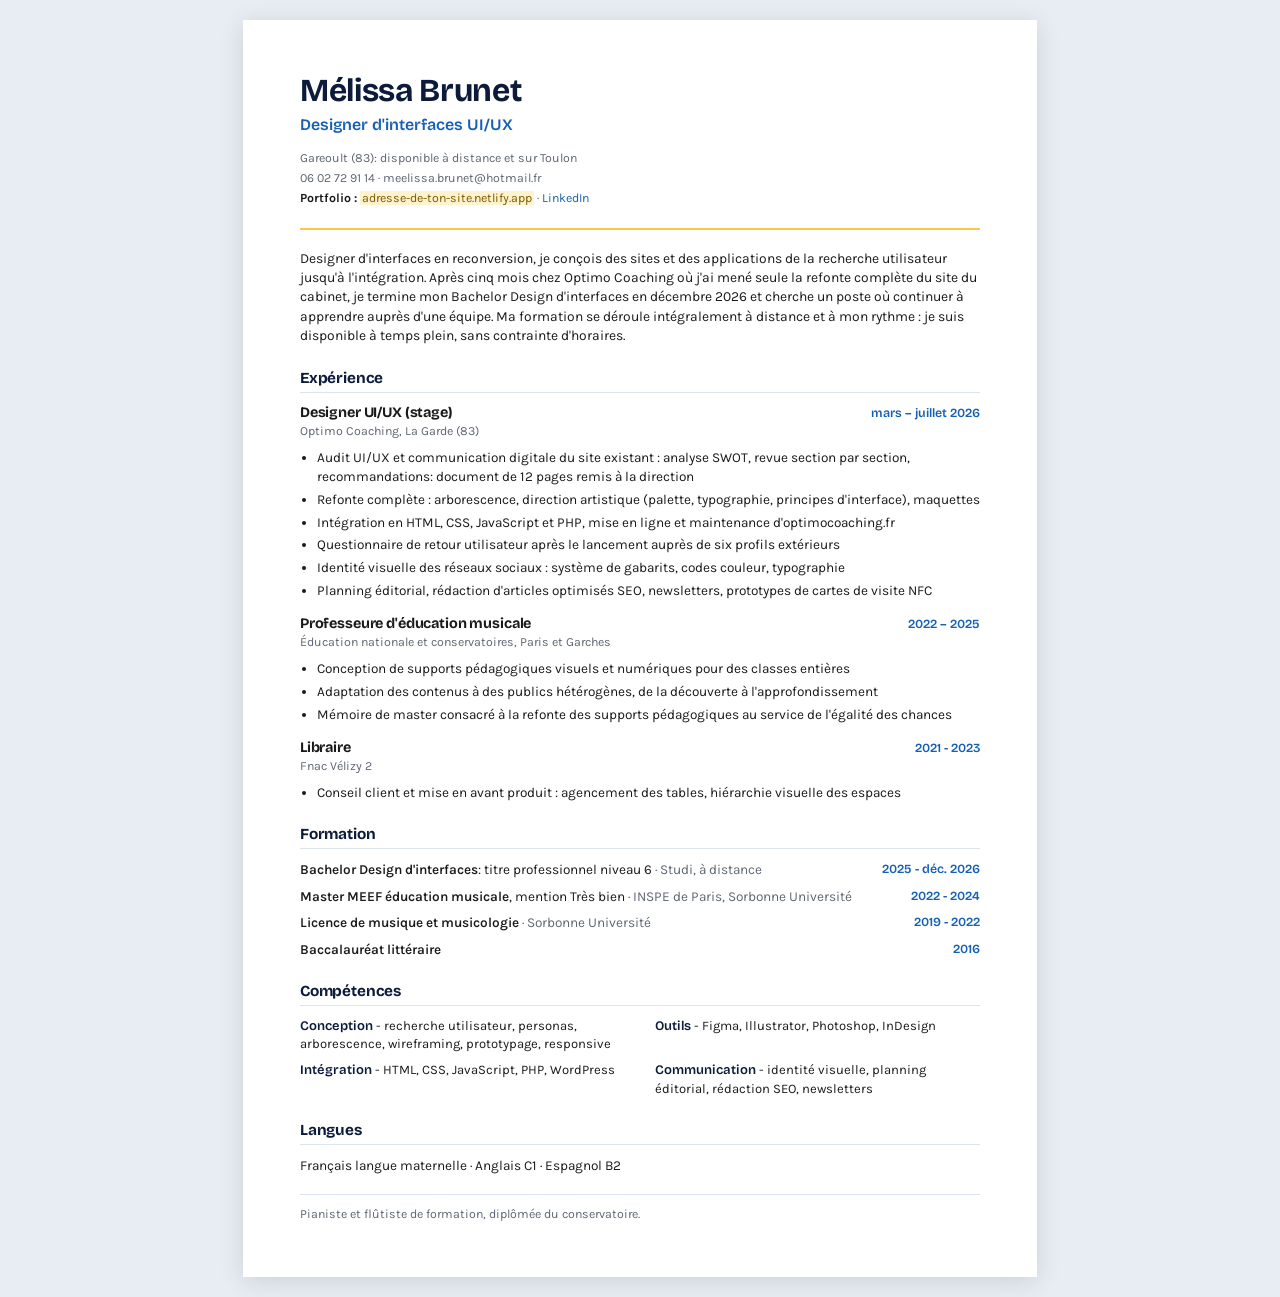
==== cv-fr.html @ eacd8da5 "Add files via upload" ====
<!DOCTYPE html>
<html lang="fr">
<head>
<meta charset="utf-8">
<title>CV — Mélissa Brunet, designer d'interfaces</title>
<link href="https://fonts.googleapis.com/css2?family=Bricolage+Grotesque:opsz,wght@12..96,600;12..96,700&family=Karla:wght@400;600&display=swap" rel="stylesheet">
<style>
  :root {
    --encre: #0C1B3A;
    --bleu: #1560B4;
    --jaune: #F7C948;
    --texte: #1A1A1A;
    --gris: #5F6672;
    --trait: #DCE4EF;
  }

  * { box-sizing: border-box; }

  body {
    margin: 0;
    background: #E8EDF4;
    font-family: "Karla", sans-serif;
    color: var(--texte);
    font-size: 10.2pt;
    line-height: 1.4;
  }

  .page {
    width: 210mm;
    min-height: 297mm;
    margin: 20px auto;
    padding: 14mm 15mm;
    background: #fff;
    box-shadow: 0 4px 24px rgba(0,0,0,.12);
  }

  h1, h2, h3 {
    font-family: "Bricolage Grotesque", sans-serif;
    margin: 0;
    line-height: 1.1;
    letter-spacing: -0.01em;
  }

  /* En-tête */
  .entete {
    display: grid;
    grid-template-columns: 1fr 26mm;
    gap: 8mm;
    align-items: center;
    padding-bottom: 5mm;
    border-bottom: 2.5px solid var(--jaune);
  }

  h1 { font-size: 24pt; color: var(--encre); }

  .titre {
    font-family: "Bricolage Grotesque", sans-serif;
    font-weight: 600;
    font-size: 12pt;
    color: var(--bleu);
    margin-top: 1.5mm;
  }

  .coord {
    margin-top: 3.5mm;
    font-size: 9.3pt;
    color: var(--gris);
    line-height: 1.6;
  }

  .coord a { color: var(--bleu); text-decoration: none; }
  .coord strong { color: var(--texte); }

  .photo {
    width: 26mm;
    height: 26mm;
    border-radius: 50%;
    object-fit: cover;
    border: 2.5px solid var(--jaune);
  }

  /* Accroche */
  .accroche {
    margin: 5mm 0 0;
    font-size: 10.4pt;
    color: var(--texte);
  }

  /* Sections */
  h2 {
    font-size: 11.5pt;
    color: var(--encre);
    margin: 6.5mm 0 3mm;
    padding-bottom: 1.2mm;
    border-bottom: 1px solid var(--trait);
  }

  .poste { margin-bottom: 4mm; }

  .poste-entete {
    display: flex;
    justify-content: space-between;
    align-items: baseline;
    gap: 5mm;
  }

  h3 { font-size: 10.8pt; color: var(--texte); }

  .lieu { font-size: 9.3pt; color: var(--gris); margin-top: 0.6mm; }

  .date {
    font-family: "Bricolage Grotesque", sans-serif;
    font-weight: 600;
    font-size: 9.3pt;
    color: var(--bleu);
    white-space: nowrap;
  }

  ul { margin: 2mm 0 0; padding-left: 4.5mm; }
  li { margin-bottom: 1mm; }

  /* Formation */
  .diplome {
    display: flex;
    justify-content: space-between;
    gap: 5mm;
    margin-bottom: 2mm;
  }

  .diplome-nom { font-weight: 600; }
  .diplome-lieu { color: var(--gris); font-weight: 400; }

  /* Compétences */
  .competences { display: grid; grid-template-columns: 1fr 1fr; gap: 2mm 8mm; }

  .comp-ligne { font-size: 9.8pt; }

  .comp-titre {
    font-family: "Bricolage Grotesque", sans-serif;
    font-weight: 600;
    color: var(--encre);
  }

  .pied-page {
    margin-top: 5mm;
    padding-top: 3mm;
    border-top: 1px solid var(--trait);
    font-size: 9.3pt;
    color: var(--gris);
  }

  mark {
    background: #FFF3CE;
    color: #7A5A00;
    padding: 0 2px;
  }

  @media print {
    body { background: #fff; }
    .page { margin: 0; box-shadow: none; width: auto; min-height: auto; padding: 12mm 14mm; }
    @page { size: A4; margin: 0; }
  }
</style>
</head>
<body>

<div class="page">

  <header class="entete">
    <div>
      <h1>Mélissa Brunet</h1>
      <div class="titre">Designer d'interfaces UI/UX</div>
      <div class="coord">
        Gareoult (83): disponible à distance et sur Toulon<br>
        06 02 72 91 14 · meelissa.brunet@hotmail.fr<br>
        <strong>Portfolio :</strong> <a href="#"><mark>adresse-de-ton-site.netlify.app</mark></a> · <a href="https://www.linkedin.com/in/melissa-brunet-b403a0109/">LinkedIn</a>
      </div>
    </div>
    <img class="photo" src="images/portrait.png" alt="Mélissa Brunet"
         onerror="if(!this.dataset.e){this.dataset.e=1;this.src=this.src.replace(/\.png$/,'.jpg');}else{this.style.visibility='hidden';}">
  </header>

  <p class="accroche">
    Designer d'interfaces en reconversion, je conçois des sites et des applications
    de la recherche utilisateur jusqu'à l'intégration. Après cinq mois chez Optimo Coaching
    où j'ai mené seule la refonte complète du site du cabinet, je termine mon Bachelor
    Design d'interfaces en décembre 2026 et cherche un poste où continuer à apprendre
    auprès d'une équipe. Ma formation se déroule intégralement à distance et à mon rythme :
    je suis disponible à temps plein, sans contrainte d'horaires.
  </p>

  <h2>Expérience</h2>

  <div class="poste">
    <div class="poste-entete">
      <div>
        <h3>Designer UI/UX (stage)</h3>
        <div class="lieu">Optimo Coaching, La Garde (83)</div>
      </div>
      <span class="date">mars – juillet 2026</span>
    </div>
    <ul>
      <li>Audit UI/UX et communication digitale du site existant : analyse SWOT, revue section par section, recommandations: document de 12 pages remis à la direction</li>
      <li>Refonte complète : arborescence, direction artistique (palette, typographie, principes d'interface), maquettes</li>
      <li>Intégration en HTML, CSS, JavaScript et PHP, mise en ligne et maintenance d'optimocoaching.fr</li>
      <li>Questionnaire de retour utilisateur après le lancement auprès de six profils extérieurs</li>
      <li>Identité visuelle des réseaux sociaux : système de gabarits, codes couleur, typographie</li>
      <li>Planning éditorial, rédaction d'articles optimisés SEO, newsletters, prototypes de cartes de visite NFC</li>
    </ul>
  </div>

  <div class="poste">
    <div class="poste-entete">
      <div>
        <h3>Professeure d'éducation musicale</h3>
        <div class="lieu">Éducation nationale et conservatoires, Paris et Garches</div>
      </div>
      <span class="date">2022 – 2025</span>
    </div>
    <ul>
      <li>Conception de supports pédagogiques visuels et numériques pour des classes entières</li>
      <li>Adaptation des contenus à des publics hétérogènes, de la découverte à l'approfondissement</li>
      <li>Mémoire de master consacré à la refonte des supports pédagogiques au service de l'égalité des chances</li>
    </ul>
  </div>

  <div class="poste">
    <div class="poste-entete">
      <div>
        <h3>Libraire</h3>
        <div class="lieu">Fnac Vélizy 2</div>
      </div>
      <span class="date">2021 - 2023</span>
    </div>
    <ul>
      <li>Conseil client et mise en avant produit : agencement des tables, hiérarchie visuelle des espaces</li>
    </ul>
  </div>

  <h2>Formation</h2>

  <div class="diplome">
    <span><span class="diplome-nom">Bachelor Design d'interfaces</span>: titre professionnel niveau 6 <span class="diplome-lieu">· Studi, à distance</span></span>
    <span class="date">2025 - déc. 2026</span>
  </div>
  <div class="diplome">
    <span><span class="diplome-nom">Master MEEF éducation musicale</span>, mention Très bien <span class="diplome-lieu">· INSPE de Paris, Sorbonne Université</span></span>
    <span class="date">2022 - 2024</span>
  </div>
  <div class="diplome">
    <span><span class="diplome-nom">Licence de musique et musicologie</span> <span class="diplome-lieu">· Sorbonne Université</span></span>
    <span class="date">2019 - 2022</span>
  </div>
  <div class="diplome">
    <span><span class="diplome-nom">Baccalauréat littéraire</span></span>
    <span class="date">2016</span>
  </div>

  <h2>Compétences</h2>

  <div class="competences">
    <div class="comp-ligne"><span class="comp-titre">Conception</span> - recherche utilisateur, personas, arborescence, wireframing, prototypage, responsive</div>
    <div class="comp-ligne"><span class="comp-titre">Outils</span> - Figma, Illustrator, Photoshop, InDesign</div>
    <div class="comp-ligne"><span class="comp-titre">Intégration</span> - HTML, CSS, JavaScript, PHP, WordPress</div>
    <div class="comp-ligne"><span class="comp-titre">Communication</span> - identité visuelle, planning éditorial, rédaction SEO, newsletters</div>
  </div>

  <h2>Langues</h2>
  <p style="margin:0">Français langue maternelle · Anglais C1 · Espagnol B2</p>

  <div class="pied-page">
    Pianiste et flûtiste de formation, diplômée du conservatoire.
  </div>

</div>

</body>
</html>
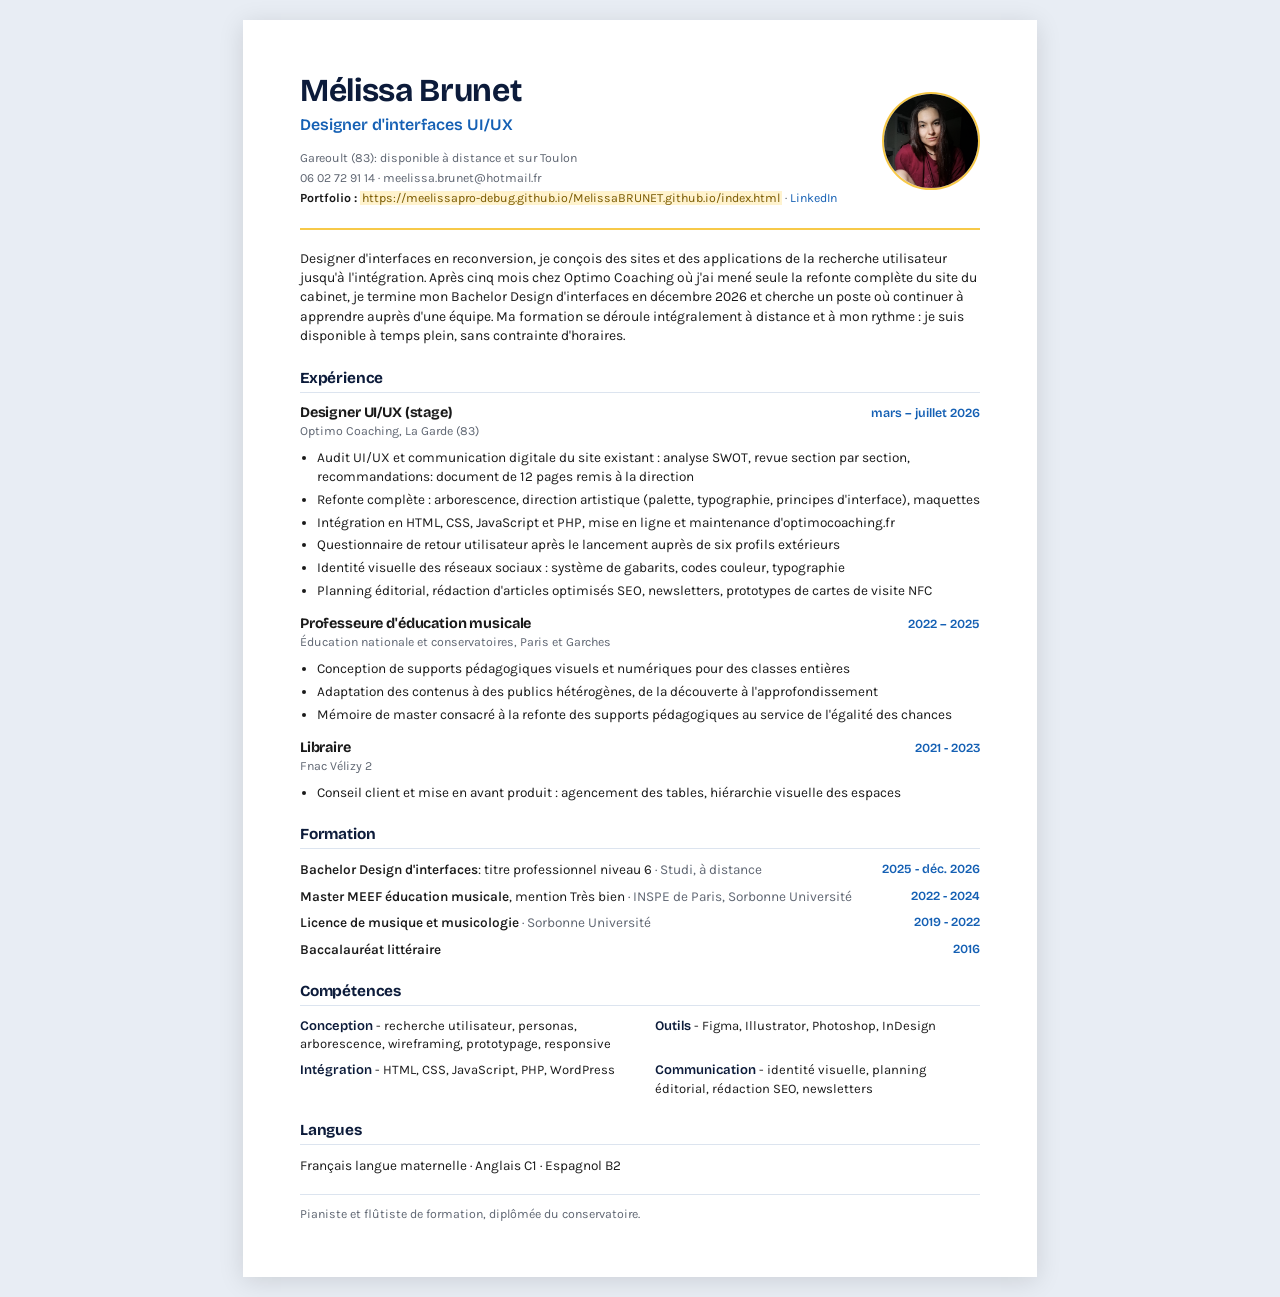
==== commit a258aa2c: "Update portfolio link in cv-fr.html" ====
--- a/cv-fr.html
+++ b/cv-fr.html
@@ -173,7 +173,7 @@
       <div class="coord">
         Gareoult (83): disponible à distance et sur Toulon<br>
         06 02 72 91 14 · meelissa.brunet@hotmail.fr<br>
-        <strong>Portfolio :</strong> <a href="#"><mark>adresse-de-ton-site.netlify.app</mark></a> · <a href="https://www.linkedin.com/in/melissa-brunet-b403a0109/">LinkedIn</a>
+        <strong>Portfolio :</strong> <a href="#"><mark>https://meelissapro-debug.github.io/MelissaBRUNET.github.io/index.html</mark></a> · <a href="https://www.linkedin.com/in/melissa-brunet-b403a0109/">LinkedIn</a>
       </div>
     </div>
     <img class="photo" src="images/portrait.png" alt="Mélissa Brunet"
